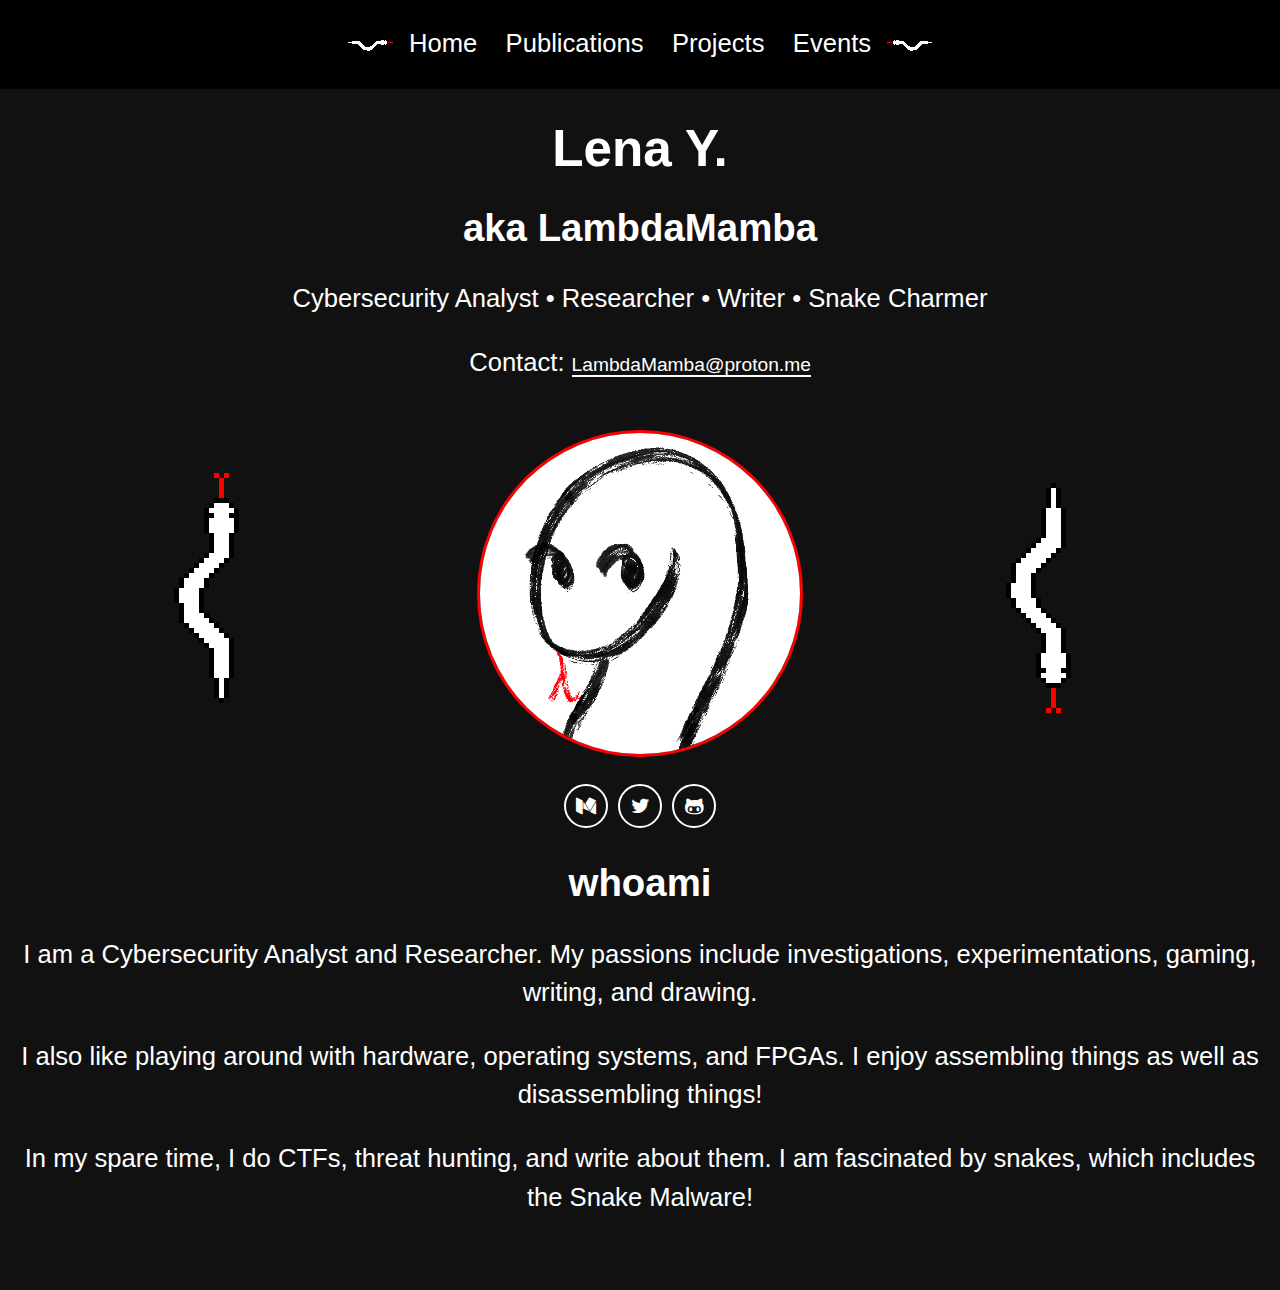
==== index.html @ a4a820dc "Fixed font size and links" ====
<!DOCTYPE html>
<link rel="stylesheet" href="https://cdnjs.cloudflare.com/ajax/libs/font-awesome/4.7.0/css/font-awesome.min.css">
<link rel="stylesheet" href="https://fontawesome.com/icons/medium?f=brands&s=solid">
<link href="https://fonts.cdnfonts.com/css/terminal" rel="stylesheet">
<html lang="en">
<meta name="viewport" content="width=device-width, initial-scale=1">


<style>
    @import url('https://fonts.cdnfonts.com/css/terminal');
</style>
<head>
    <link rel="icon" type="image/png" href="img/LambdaMamba.png">
    <meta charset="UTF-8">
    <meta name="viewport" content="width=device-width, initial-scale=1.0">
    <link rel="stylesheet" href="./css/main.css"/>
    <title>LambdaMamba</title>

</head>
<body>
    <div id="navbar">
        <img src="img/snek3.gif" alt="snake3">
        <a href="index.html">Home</a>
        <a href="publications.html">Publications</a>
        <a href="projects.html">Projects</a>
        <a href="events.html">Events</a>
        <img src="img/snek4.gif" alt="snake4">
    </div>

    <div id="header">
        <h1>Lena Y.</h1>
        <h2>aka LambdaMamba</h2>
        <p>Cybersecurity Analyst • Researcher • Writer • Snake Charmer</p>
        <p>Contact: <a href="mailto:LambdaMamba@proton.me" class="hover-link">LambdaMamba@proton.me</a></p>
    </div>

    <div class="profile-container">
        <div id="snake1"><img src="img/snek1.gif" alt="snake1" class="snake1"></div>
        <div id="profile-picture"><img src="img/LambdaMamba.png" alt="Profile Picture" class="profile-picture"></div>
        <div id="snake2"><img src="img/snek2.gif" alt="snake2" class="snake2"></div>
    </div>


    <div class="header-icons">
        <a aria-label="My Blog" href="https://medium.com/@LambdaMamba" target="_blank">
            <i class="icon fa fa-medium"></i>
        </a>
        <a aria-label="My Twitter" target="_blank" href="https://twitter.com/LambdaMamba">
            <i class="icon fa fa fa-twitter" aria-hidden="true"></i>
          </a>
        <a aria-label="My Github Profile" target="_blank" href="https://github.com/LambdaMamba">
            <i class="icon fa fa-github-alt" aria-hidden="true"></i>
        </a>
        
      </div>

      <h2>whoami</h2>
      <p>I am a Cybersecurity Analyst and Researcher. My passions include investigations, experimentations, gaming, writing, and drawing.</p>
      <p>I also like playing around with hardware, operating systems, and FPGAs. I enjoy assembling things as well as disassembling things!</p>
      <p>In my spare time, I do CTFs, threat hunting, and write about them. I am fascinated by snakes, which includes the Snake Malware!</p>

      <br>
      <br>
      <br>
      <br>


</body>
</html>

<!-- Why are you looking at the source code? Found anything interesting? -->
---- css/main.css ----
body {
    background-color: #111;
    color: #fff;
    font-family: Arial, sans-serif;
    text-align: center;
    font-family: 'Terminal', sans-serif;
    line-height: 1.0;
}

p {
    line-height: 1.5;
    font-size: 2vw;
}

a {
    line-height: 2;
    font-size: 1.5vw;
}

b {
    line-height: 2;
    font-size: 1.1vw; 
}

h1 {
    line-height: 1.0;
    font-size: 4vw; 
}

h2 {
    line-height: 1.0;
    font-size: 3vw;
}


#snake1 {
    margin-top: -100px;
    width:50%;
}

#snake2 {
    margin-top: -100px;
    width:50%;
}

#profile-picture {
    margin-top: -100px;
}


@media (max-width: 5000px) {
    body {
        font-size: 10px; 
    }

    img {
        max-width: 100%; 
    }

    p {
        font-size: 2vw; 
    }
    a{
        font-size: 1.5vw;
    }

    b {
        font-size: 1.1vw; 
    }

    h1 {
        font-size: 4vw; 
    }
    h2 {
        font-size: 3vw; 
    }

    #snake1 {
        margin-top: -100px;
        max-width:200%;
    }

    #snake2 {
        margin-top: -100px;
        max-width:200%;
    }

}


#navbar {
    background-color: #000;
    padding: 20px;
    margin-top: -10px;
    margin-left: -10px;
    margin-right: -10px;
}

@media (max-width: 768px) {
    #navbar {
        padding: 10px; 
    }
}

#navbar a {
    text-decoration: none;
    color: #fff;
    margin: 0 1vw; 
    font-size: 2vw; 
}

desc {
    color: #fff;
    font-family: Arial, sans-serif;
    text-align: center;
    font-family: 'Terminal', sans-serif;
    line-height: 2.0;
    font-size: 2vw; 
}

#navbar a:hover {
    color: hsl(0, 100%, 50%);
}

#header {
    padding: 100px 0;
    margin-top: -100px;
}

.profile-container {
    margin-top:20px;
    display: flex;
    align-items: center; 
    justify-content: center;
  }

  

#profile-picture img {
    width: 80%;
    height: auto; 
    border-radius: 50%;
    border: 3px solid #ff0000;
    align-items: center; 
    justify-content: center;
}




#buttons {
    margin-top: 30px;
}

.button {
    display: inline-block;
    padding: 15px 30px;
    margin: 10px;
    background-color: #ff0000;
    color: #000;
    text-decoration: none;
    font-size: 18px;
    border: none;
    border-radius: 5px;
}

.button:hover {
    background-color: #ff0000;
}

.header-icons {
    display: flex;
    justify-content: center;
    text-align: center;
    margin-top:20px;
}

.down,
.header-icons .icon {
    color: #fff;
    text-align: center
}

.header-icons .icon {
    height: 20px;
    padding: 10px;
    border-radius: 50%;
    border: 2px solid #fff;
    transition: all .7s;
    width: 20px;
    font-size: 20px;
    margin: 5px
}

.header-icons .icon:active,
.header-icons .icon:hover {
    color: #ff0000;
    background: #fff
}

.hover-link {
color: #ffffff; 
text-decoration: none;
border-bottom: 2px solid #ffffff; 
}

.hover-link:hover {
color: #ff0000; 
text-decoration: none;
border-bottom: 2px solid #ff0000; 
}
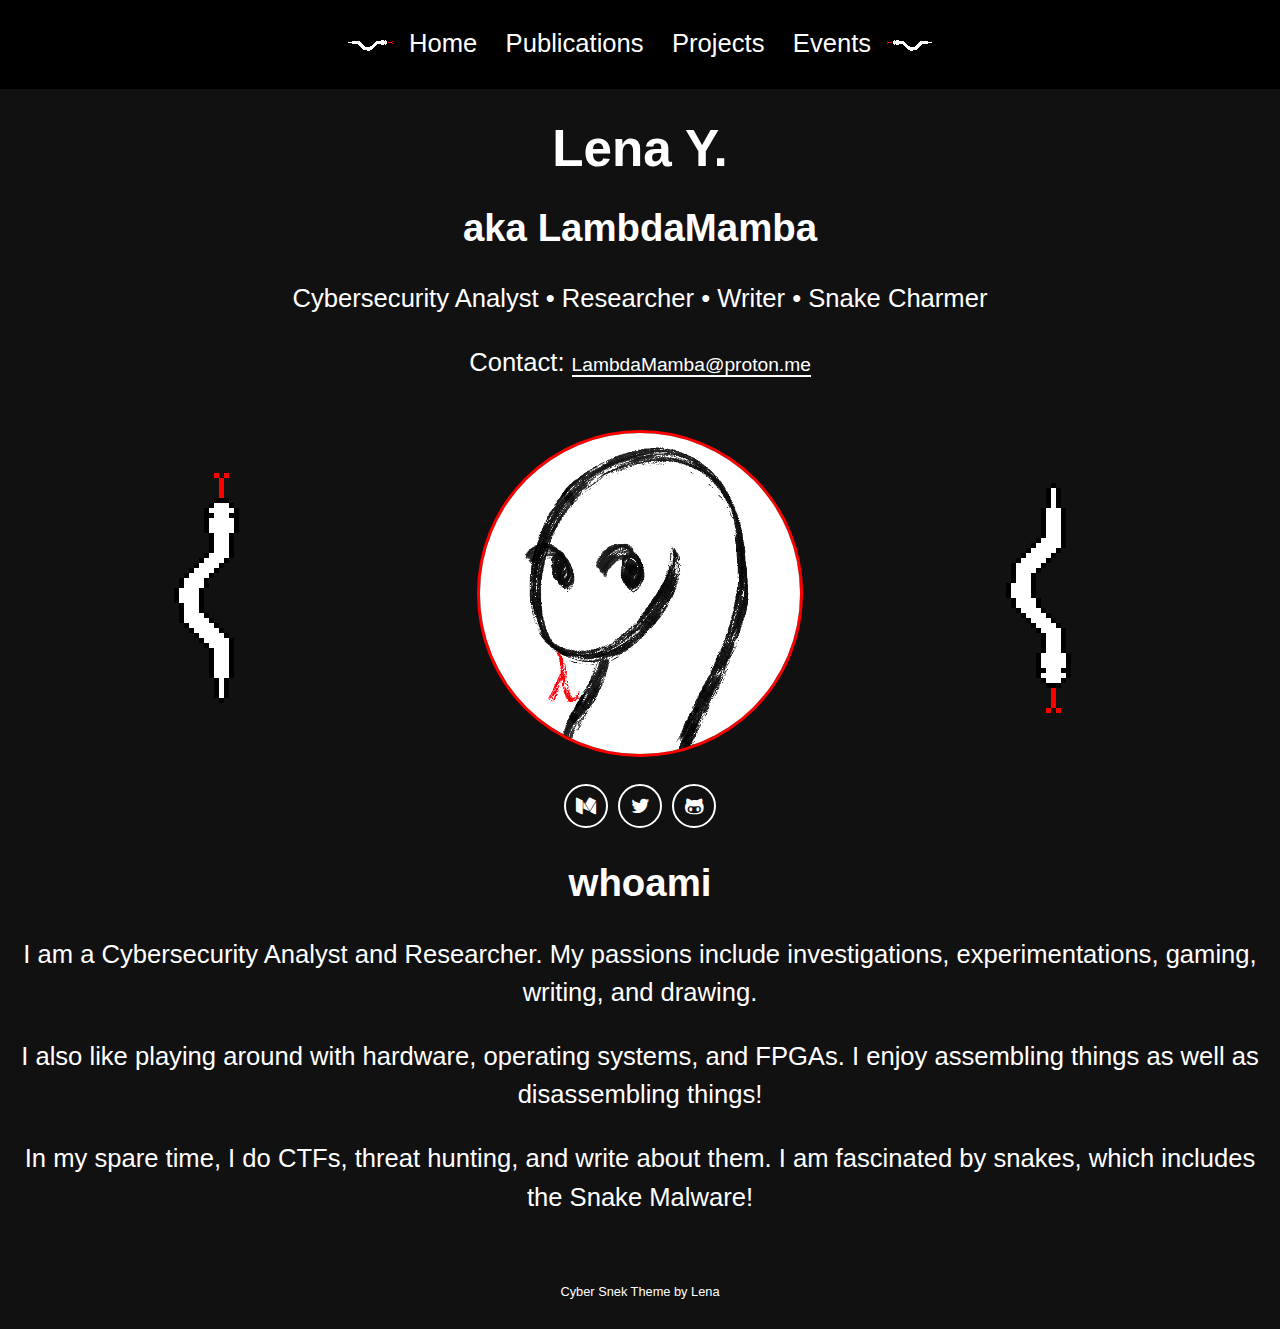
==== commit 7590d484: "Added Footer" ====
--- a/index.html
+++ b/index.html
@@ -64,6 +64,11 @@
       <br>
       <br>
 
+      <footer>
+        Cyber Snek Theme by Lena
+      </footer>
+      <br>
+      <br>
 
 </body>
 </html>
--- a/css/main.css
+++ b/css/main.css
@@ -10,6 +10,11 @@
 p {
     line-height: 1.5;
     font-size: 2vw;
+}
+
+footer {
+    line-height: 1.5;
+    font-size: 1vw;
 }
 
 a {
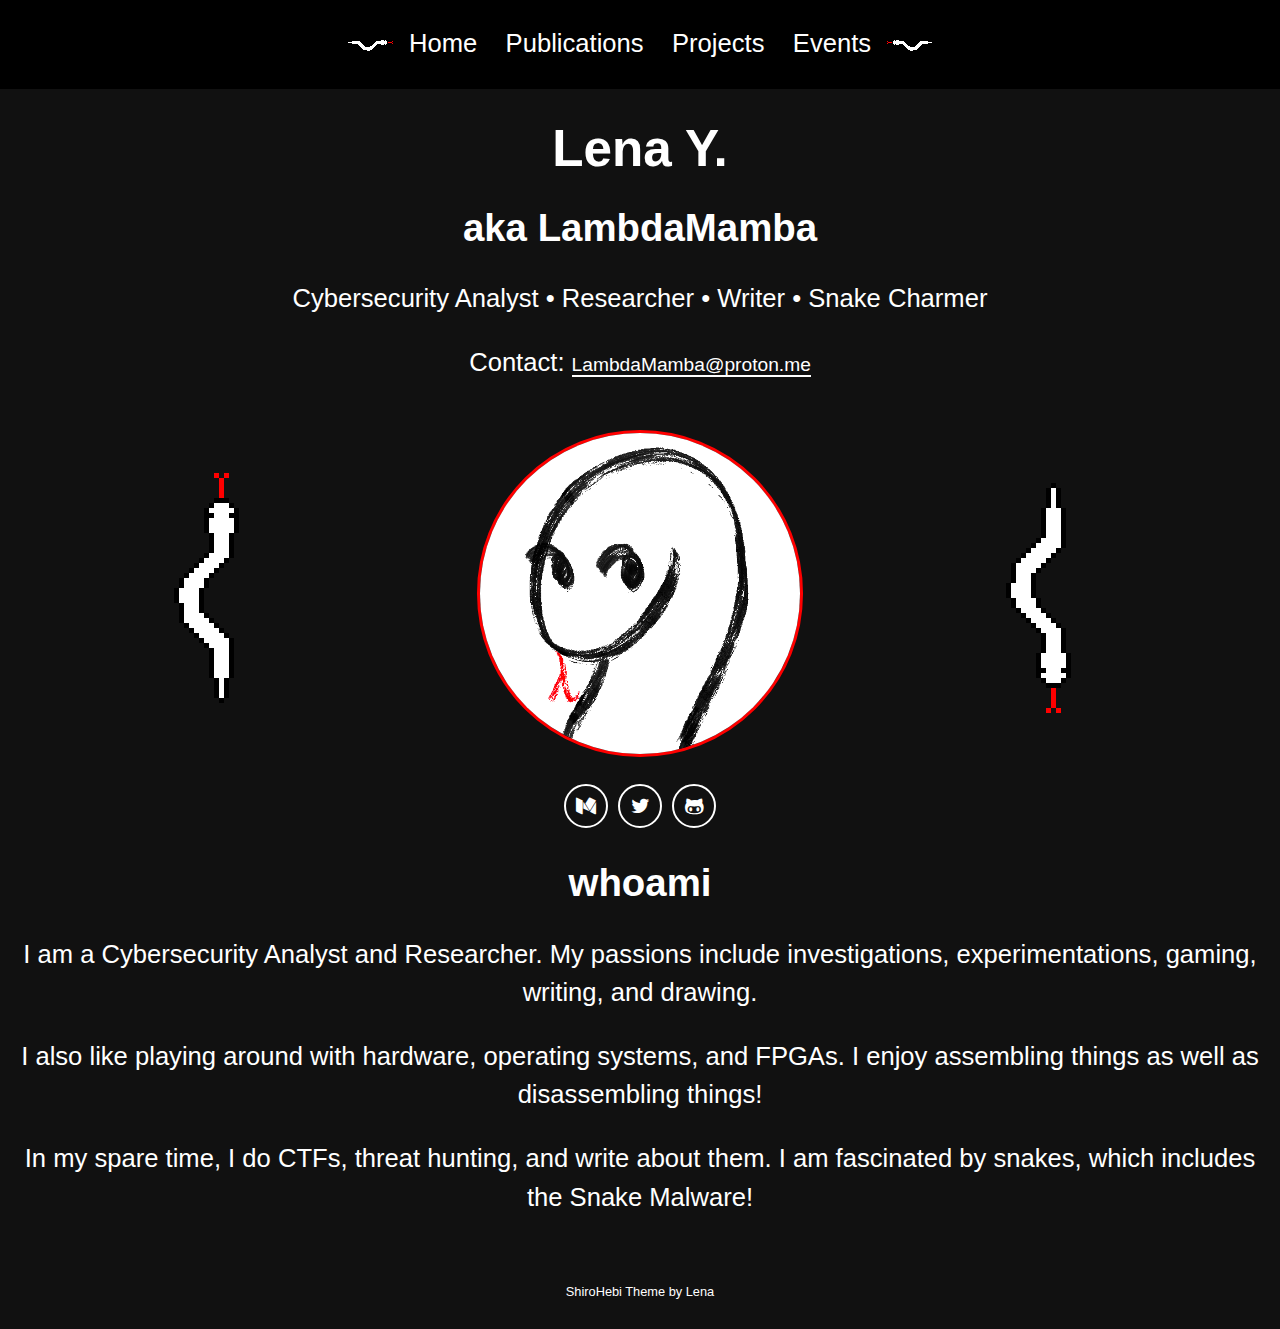
==== commit 7047d909: "Renamed theme to ShiroHebi" ====
--- a/index.html
+++ b/index.html
@@ -65,7 +65,7 @@
       <br>
 
       <footer>
-        Cyber Snek Theme by Lena
+        ShiroHebi Theme by Lena
       </footer>
       <br>
       <br>
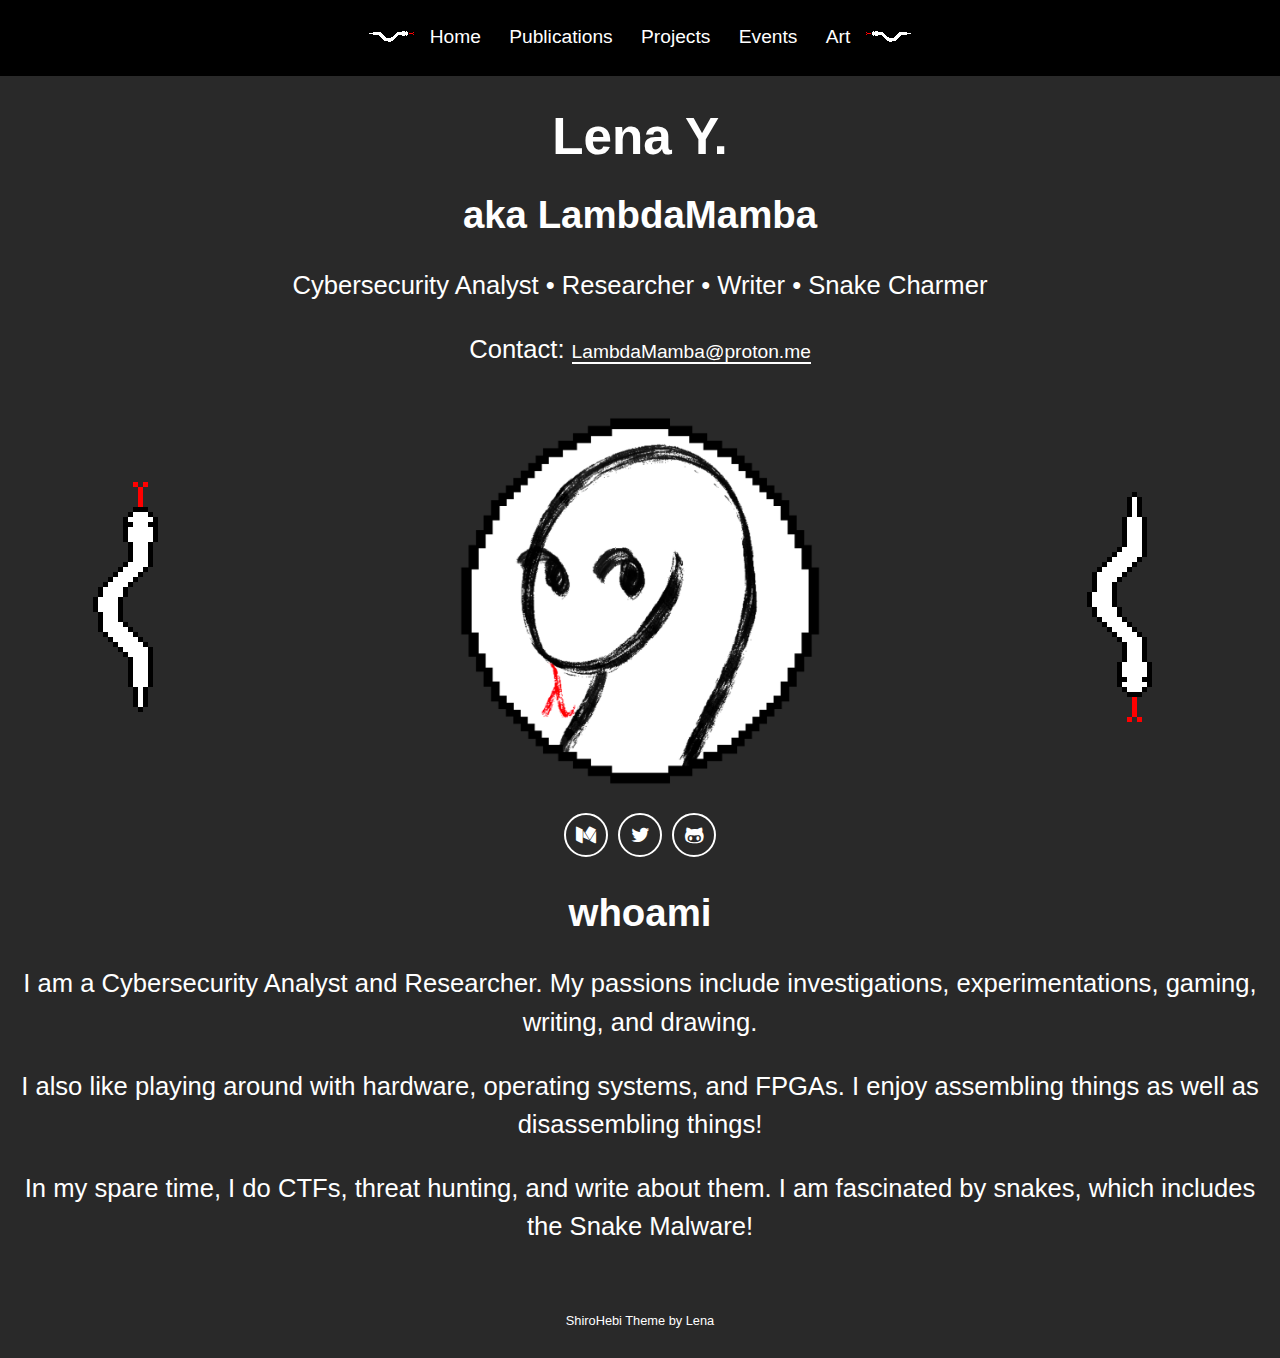
==== commit 451657bd: "Added Art section" ====
--- a/index.html
+++ b/index.html
@@ -24,6 +24,7 @@
         <a href="publications.html">Publications</a>
         <a href="projects.html">Projects</a>
         <a href="events.html">Events</a>
+        <a href="art.html">Art</a>
         <img src="img/snek4.gif" alt="snake4">
     </div>
 
@@ -36,7 +37,7 @@
 
     <div class="profile-container">
         <div id="snake1"><img src="img/snek1.gif" alt="snake1" class="snake1"></div>
-        <div id="profile-picture"><img src="img/LambdaMamba.png" alt="Profile Picture" class="profile-picture"></div>
+        <div id="profile-picture"><img src="img/pixel_pic.png" alt="Profile Picture" class="profile-picture"></div>
         <div id="snake2"><img src="img/snek2.gif" alt="snake2" class="snake2"></div>
     </div>
 
--- a/css/main.css
+++ b/css/main.css
@@ -1,5 +1,5 @@
 body {
-    background-color: #111;
+    background-color: #292929;
     color: #fff;
     font-family: Arial, sans-serif;
     text-align: center;
@@ -111,7 +111,7 @@
     text-decoration: none;
     color: #fff;
     margin: 0 1vw; 
-    font-size: 2vw; 
+    font-size: 1.5vw; 
 }
 
 desc {
@@ -142,10 +142,8 @@
   
 
 #profile-picture img {
-    width: 80%;
+    width: 50%;
     height: auto; 
-    border-radius: 50%;
-    border: 3px solid #ff0000;
     align-items: center; 
     justify-content: center;
 }
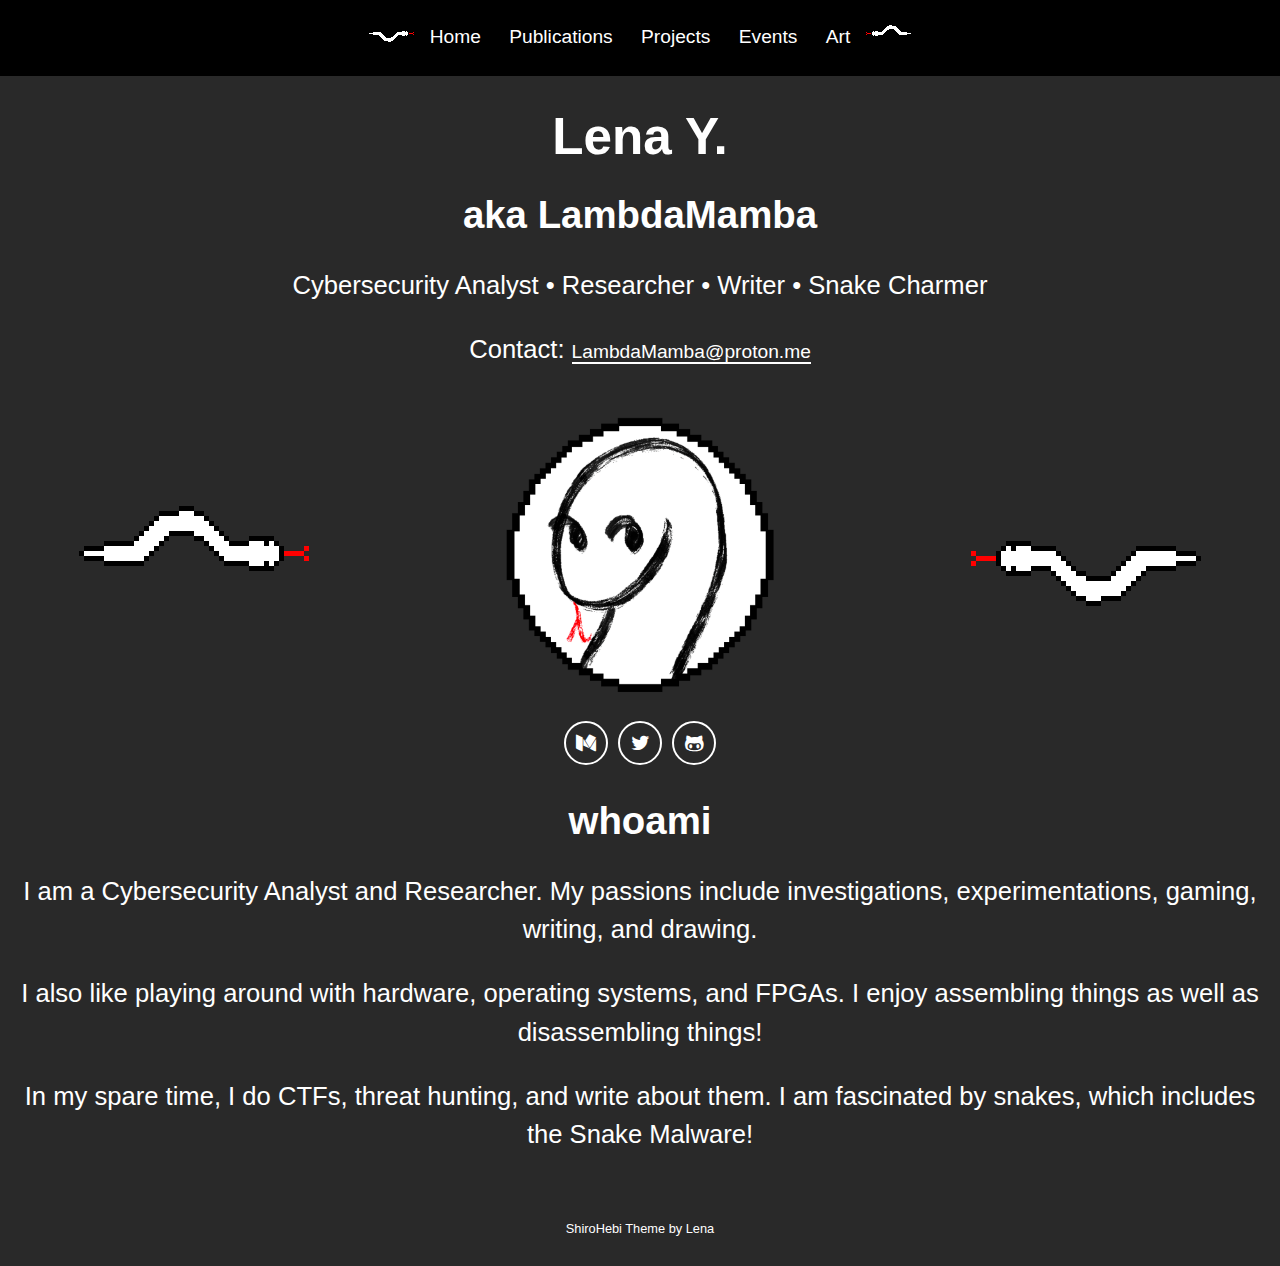
==== commit 05d33923: "Resized picture" ====
--- a/index.html
+++ b/index.html
@@ -36,9 +36,9 @@
     </div>
 
     <div class="profile-container">
-        <div id="snake1"><img src="img/snek1.gif" alt="snake1" class="snake1"></div>
+        <div id="snake1"><img src="img/snekr.gif" alt="snake1" class="snake1"></div>
         <div id="profile-picture"><img src="img/pixel_pic.png" alt="Profile Picture" class="profile-picture"></div>
-        <div id="snake2"><img src="img/snek2.gif" alt="snake2" class="snake2"></div>
+        <div id="snake2"><img src="img/snekl.gif" alt="snake2" class="snake2"></div>
     </div>
 
 
--- a/css/main.css
+++ b/css/main.css
@@ -40,16 +40,17 @@
 
 #snake1 {
     margin-top: -100px;
-    width:50%;
+    width:200%;
 }
 
 #snake2 {
     margin-top: -100px;
-    width:50%;
+    width:200%;
 }
 
 #profile-picture {
     margin-top: -100px;
+    width:300%;
 }
 
 
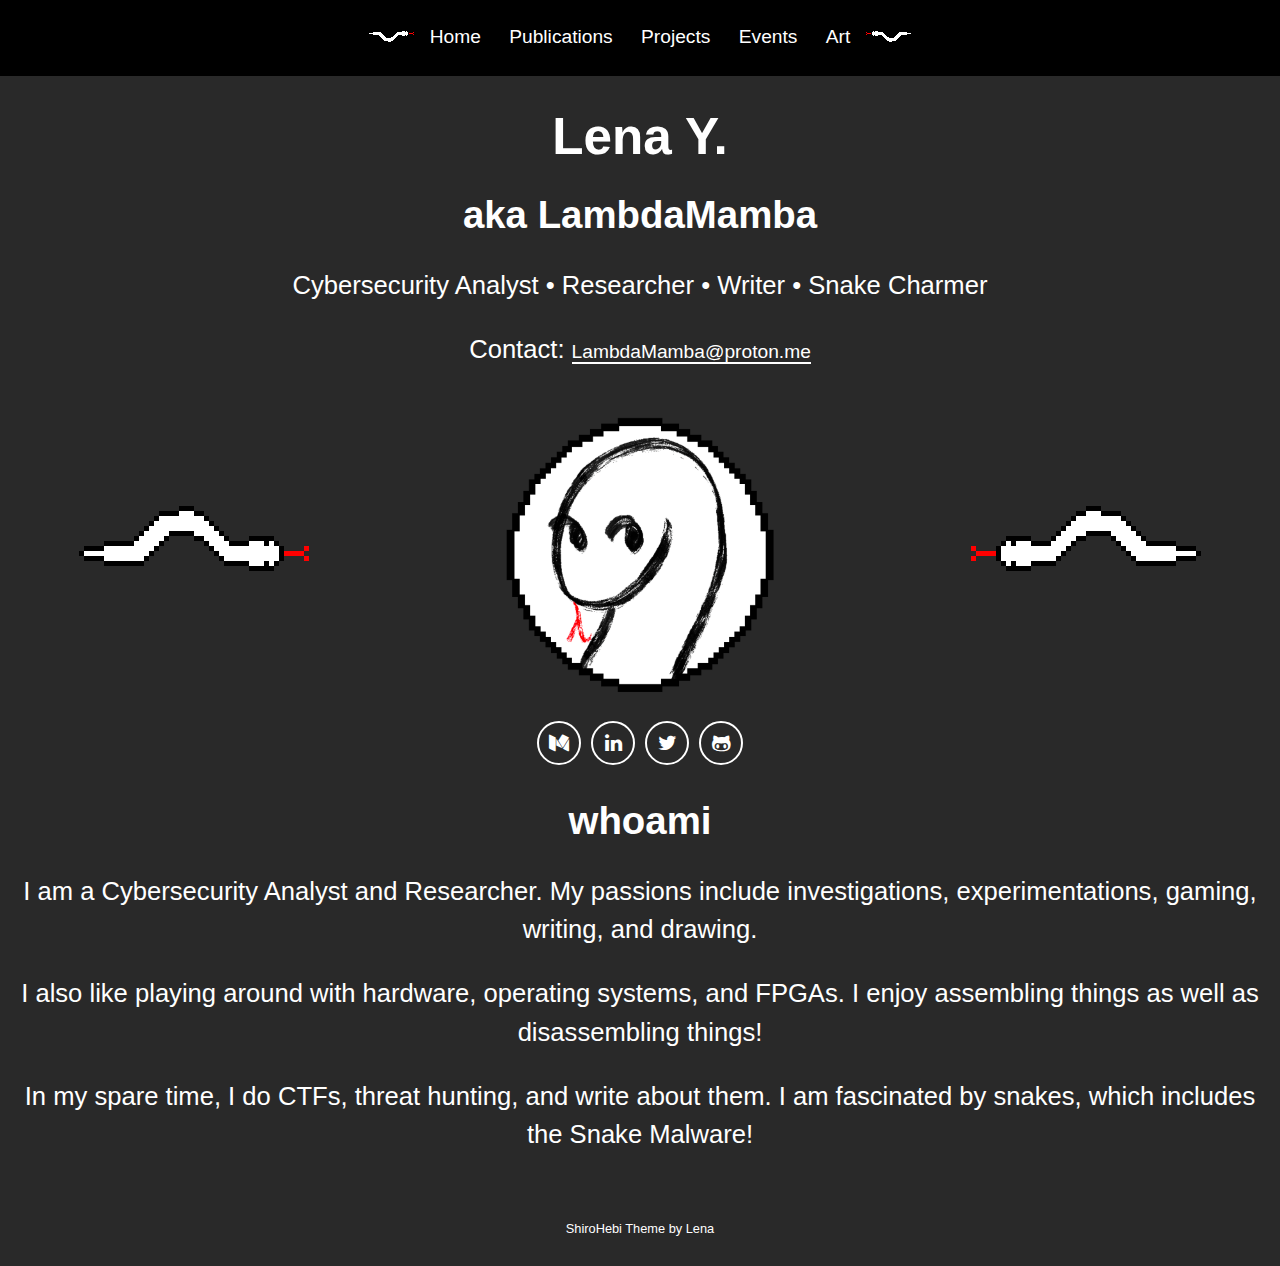
==== commit 1234db4c: "Added LinkedIn" ====
--- a/index.html
+++ b/index.html
@@ -46,6 +46,9 @@
         <a aria-label="My Blog" href="https://medium.com/@LambdaMamba" target="_blank">
             <i class="icon fa fa-medium"></i>
         </a>
+        <a aria-label="My Blog" href="https://www.linkedin.com/in/lenaaaa/" target="_blank">
+            <i class="icon fa fa-linkedin"></i>
+        </a>
         <a aria-label="My Twitter" target="_blank" href="https://twitter.com/LambdaMamba">
             <i class="icon fa fa fa-twitter" aria-hidden="true"></i>
           </a>
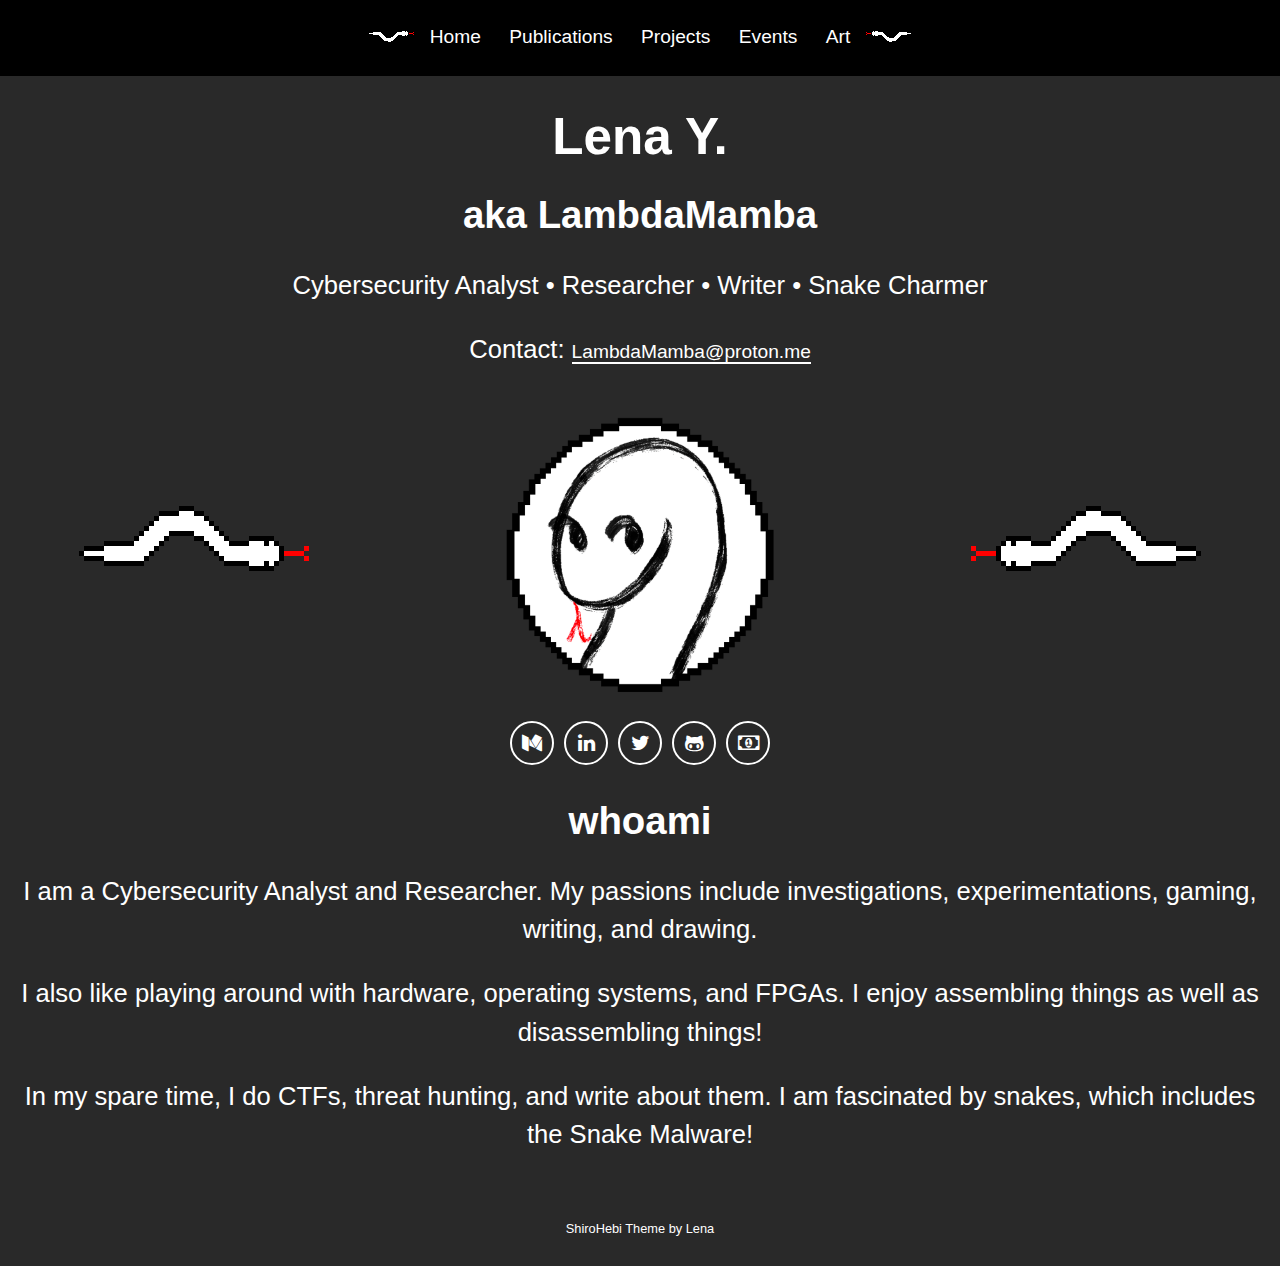
==== commit 1c73131a: "Update index.html" ====
--- a/index.html
+++ b/index.html
@@ -41,6 +41,7 @@
         <div id="snake2"><img src="img/snekl.gif" alt="snake2" class="snake2"></div>
     </div>
 
+    <!-- In case you wanna OSINT me lol -->
 
     <div class="header-icons">
         <a aria-label="My Blog" href="https://medium.com/@LambdaMamba" target="_blank">
@@ -54,6 +55,9 @@
           </a>
         <a aria-label="My Github Profile" target="_blank" href="https://github.com/LambdaMamba">
             <i class="icon fa fa-github-alt" aria-hidden="true"></i>
+        </a>
+        <a aria-label="Buy me a coffee" target="_blank" href="https://www.buymeacoffee.com/lambdamamba">
+            <i class="icon fa fa-money" aria-hidden="true"></i>
         </a>
         
       </div>
